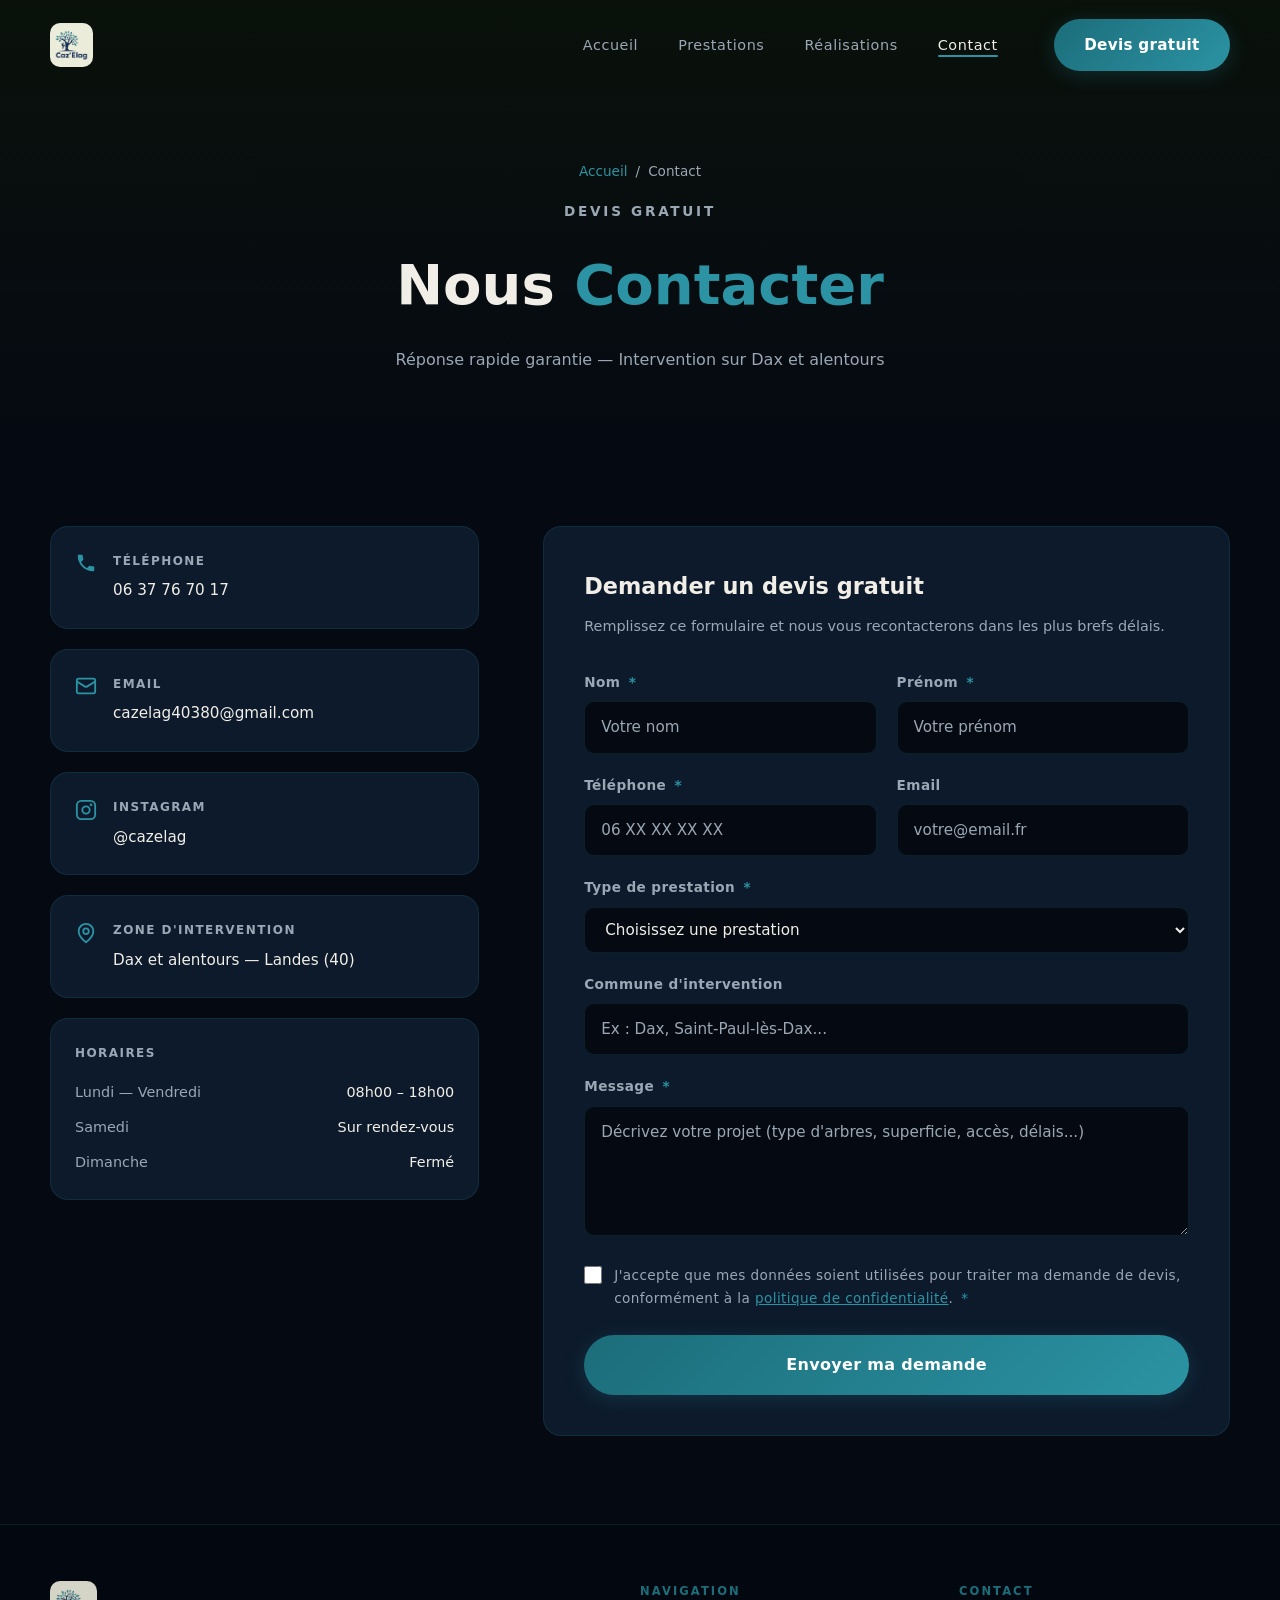
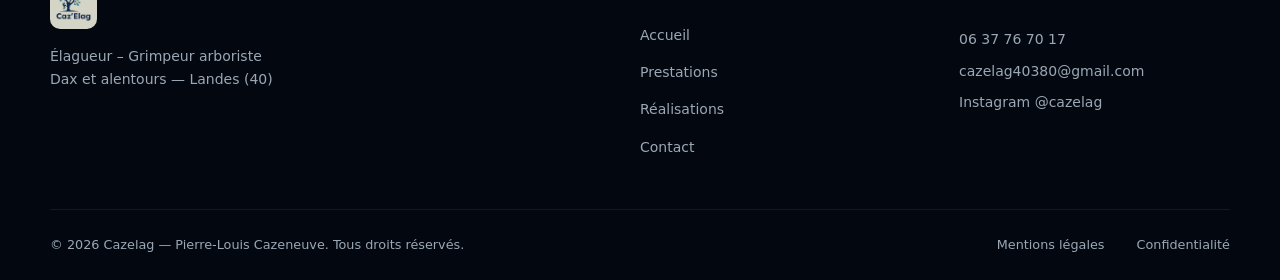
==== contact.html @ 1420a5d1 "Initial commit - Site Cazeneuve Espaces Verts" ====
<!DOCTYPE html>
<html lang="fr">
<head>
  <meta charset="UTF-8">
  <meta name="viewport" content="width=device-width, initial-scale=1.0">
  <meta name="description" content="Contactez Cazelag pour un devis gratuit d'élagage, débardage ou travaux forestiers à Dax et alentours. Tél : 06 37 76 70 17.">
  <meta name="robots" content="index, follow">
  <title>Contact & Devis | Cazelag — Élagueur à Dax, Landes (40)</title>
  <link rel="canonical" href="https://www.cazelag.fr/contact.html">
  <link rel="icon" type="image/x-icon" href="/images/icons/favicon.ico">
  <link rel="stylesheet" href="css/reset.css">
  <link rel="stylesheet" href="css/style.css?v=4">
  <style>
    .page-hero {
      padding: 10rem 0 4rem;
      text-align: center;
      background: linear-gradient(to bottom, rgba(10,18,10,.9), var(--color-bg));
    }
    .page-hero__label { font-size:.85rem; font-weight:700; letter-spacing:.2em; text-transform:uppercase; color:var(--color-accent); margin-bottom:.75rem; }
    .page-hero h1 { font-size: clamp(2rem, 5vw, 3.5rem); font-weight: 800; }
    .page-hero p { color: var(--color-text-muted); margin-top: .75rem; }

    .breadcrumb { display:flex; align-items:center; gap:.5rem; font-size:.85rem; color:var(--color-text-muted); margin-bottom:1rem; }
    .breadcrumb a { color: var(--color-accent); }

    /* Contact layout */
    .contact-grid {
      display: grid;
      grid-template-columns: 1fr 1.6fr;
      gap: 4rem;
      align-items: start;
    }

    /* Info cards */
    .contact-info { display: flex; flex-direction: column; gap: 1.25rem; }
    .contact-card {
      background: var(--color-bg-card);
      border: 1px solid var(--color-border);
      border-radius: var(--radius-lg);
      padding: 1.5rem;
      display: flex;
      gap: 1rem;
      align-items: flex-start;
      transition: border-color var(--transition);
    }
    .contact-card:hover { border-color: var(--color-accent); }
    .contact-card a { color: var(--color-text); transition: color var(--transition); }
    .contact-card a:hover { color: var(--color-accent); }
    .contact-card__icon {
      color: var(--color-accent);
      flex-shrink: 0;
      margin-top: .1rem;
    }
    .contact-card__label {
      font-size: .75rem;
      font-weight: 700;
      letter-spacing: .12em;
      text-transform: uppercase;
      color: var(--color-text-muted);
      margin-bottom: .35rem;
    }
    .contact-card__value { font-size: .95rem; font-weight: 500; }

    /* Form */
    .contact-form {
      background: var(--color-bg-card);
      border: 1px solid var(--color-border);
      border-radius: var(--radius-lg);
      padding: 2.5rem;
    }
    .contact-form h2 {
      font-size: 1.4rem;
      font-weight: 700;
      margin-bottom: .5rem;
    }
    .contact-form p {
      color: var(--color-text-muted);
      font-size: .9rem;
      margin-bottom: 2rem;
    }

    .form-grid { display: grid; grid-template-columns: 1fr 1fr; gap: 1.25rem; }
    .form-group { display: flex; flex-direction: column; gap: .4rem; }
    .form-group--full { grid-column: 1 / -1; }

    label {
      font-size: .85rem;
      font-weight: 600;
      color: var(--color-text-muted);
      letter-spacing: .03em;
    }
    label .required { color: var(--color-accent); margin-left: .2rem; }

    input, select, textarea {
      background: var(--color-bg);
      border: 1px solid var(--color-border);
      border-radius: var(--radius-md);
      color: var(--color-text);
      padding: .75rem 1rem;
      font-size: .95rem;
      width: 100%;
      transition: border-color var(--transition), box-shadow var(--transition);
    }
    input:focus, select:focus, textarea:focus {
      outline: none;
      border-color: var(--color-accent);
      box-shadow: 0 0 0 3px rgba(108,200,50,.15);
    }
    input::placeholder, textarea::placeholder { color: var(--color-text-muted); }
    select option { background: var(--color-bg-card); }

    textarea { resize: vertical; min-height: 130px; }

    .form-consent {
      display: flex;
      align-items: flex-start;
      gap: .75rem;
      margin-top: .5rem;
    }
    .form-consent input[type="checkbox"] {
      width: 18px;
      height: 18px;
      flex-shrink: 0;
      margin-top: .15rem;
      accent-color: var(--color-accent);
      cursor: pointer;
    }
    .form-consent label {
      font-size: .85rem;
      color: var(--color-text-muted);
      font-weight: 400;
      cursor: pointer;
    }
    .form-consent a { color: var(--color-accent); text-decoration: underline; }

    .form-submit { margin-top: 1.5rem; width: 100%; justify-content: center; }

    .form-message {
      display: none;
      padding: 1rem 1.25rem;
      border-radius: var(--radius-md);
      font-size: .9rem;
      font-weight: 500;
      margin-top: 1rem;
    }
    .form-message--success {
      background: rgba(108,200,50,.12);
      border: 1px solid var(--color-accent);
      color: var(--color-accent);
    }
    .form-message--error {
      background: rgba(220,50,50,.12);
      border: 1px solid #dc3232;
      color: #ff6b6b;
    }

    /* Horaires */
    .horaires {
      background: var(--color-bg-card);
      border: 1px solid var(--color-border);
      border-radius: var(--radius-lg);
      padding: 1.5rem;
    }
    .horaires h3 {
      font-size: .75rem;
      font-weight: 700;
      letter-spacing: .12em;
      text-transform: uppercase;
      color: var(--color-text-muted);
      margin-bottom: 1rem;
    }
    .horaires ul { display: flex; flex-direction: column; gap: .6rem; }
    .horaires li {
      display: flex;
      justify-content: space-between;
      font-size: .9rem;
      color: var(--color-text-muted);
    }
    .horaires li span:last-child { color: var(--color-text); }

    /* Honeypot anti-spam */
    .hp-field { display: none !important; }

    @media (max-width: 900px) {
      .contact-grid { grid-template-columns: 1fr; gap: 2rem; }
      .form-grid { grid-template-columns: 1fr; }
    }
    @media (max-width: 500px) {
      .contact-form { padding: 1.5rem; }
    }
  </style>
</head>
<body>

  <header class="header" id="header">
    <nav class="nav container">
      <a href="index.html" class="nav__logo" aria-label="Cazelag - Accueil">
        <img src="images/icons/logo.jpg" alt="Cazelag" height="44">
      </a>
      <ul class="nav__menu" id="nav-menu" role="list">
        <li><a href="index.html" class="nav__link">Accueil</a></li>
        <li><a href="prestations.html" class="nav__link">Prestations</a></li>
        <li><a href="realisations.html" class="nav__link">Réalisations</a></li>
        <li><a href="contact.html" class="nav__link active">Contact</a></li>
      </ul>
      <a href="contact.html" class="btn btn--primary nav__cta">Devis gratuit</a>
      <button class="nav__burger" id="nav-burger" aria-label="Ouvrir le menu" aria-expanded="false" aria-controls="nav-menu">
        <span></span><span></span><span></span>
      </button>
    </nav>
  </header>

  <main>

    <section class="page-hero">
      <div class="container">
        <nav aria-label="Fil d'Ariane">
          <ol class="breadcrumb" style="justify-content:center;">
            <li><a href="index.html">Accueil</a></li>
            <li aria-hidden="true">/</li>
            <li><span aria-current="page">Contact</span></li>
          </ol>
        </nav>
        <p class="page-hero__label">Devis gratuit</p>
        <h1>Nous <span style="color:var(--color-accent)">Contacter</span></h1>
        <p>Réponse rapide garantie — Intervention sur Dax et alentours</p>
      </div>
    </section>

    <section class="section">
      <div class="container contact-grid">

        <!-- Infos + horaires -->
        <div>
          <div class="contact-info">
            <a href="tel:+33637767017" class="contact-card">
              <div class="contact-card__icon" aria-hidden="true">
                <svg width="22" height="22" viewBox="0 0 24 24" fill="currentColor"><path d="M6.6 10.8c1.4 2.8 3.8 5.1 6.6 6.6l2.2-2.2c.3-.3.7-.4 1-.2 1.1.4 2.3.6 3.6.6.6 0 1 .4 1 1V20c0 .6-.4 1-1 1-9.4 0-17-7.6-17-17 0-.6.4-1 1-1h3.5c.6 0 1 .4 1 1 0 1.3.2 2.5.6 3.6.1.3 0 .7-.2 1L6.6 10.8z"/></svg>
              </div>
              <div>
                <p class="contact-card__label">Téléphone</p>
                <p class="contact-card__value">06 37 76 70 17</p>
              </div>
            </a>

            <a href="mailto:cazelag40380@gmail.com" class="contact-card">
              <div class="contact-card__icon" aria-hidden="true">
                <svg width="22" height="22" viewBox="0 0 24 24" fill="none" stroke="currentColor" stroke-width="2"><rect x="2" y="4" width="20" height="16" rx="2"/><path d="m22 7-8.97 5.7a1.94 1.94 0 0 1-2.06 0L2 7"/></svg>
              </div>
              <div>
                <p class="contact-card__label">Email</p>
                <p class="contact-card__value">cazelag40380@gmail.com</p>
              </div>
            </a>

            <a href="https://www.instagram.com/cazelag/" target="_blank" rel="noopener noreferrer" class="contact-card">
              <div class="contact-card__icon" aria-hidden="true">
                <svg width="22" height="22" viewBox="0 0 24 24" fill="none" stroke="currentColor" stroke-width="2"><rect x="2" y="2" width="20" height="20" rx="5"/><circle cx="12" cy="12" r="4"/><circle cx="17.5" cy="6.5" r=".5" fill="currentColor"/></svg>
              </div>
              <div>
                <p class="contact-card__label">Instagram</p>
                <p class="contact-card__value">@cazelag</p>
              </div>
            </a>

            <div class="contact-card">
              <div class="contact-card__icon" aria-hidden="true">
                <svg width="22" height="22" viewBox="0 0 24 24" fill="none" stroke="currentColor" stroke-width="2"><path d="M20 10c0 6-8 12-8 12s-8-6-8-12a8 8 0 0 1 16 0Z"/><circle cx="12" cy="10" r="3"/></svg>
              </div>
              <div>
                <p class="contact-card__label">Zone d'intervention</p>
                <p class="contact-card__value">Dax et alentours — Landes (40)</p>
              </div>
            </div>
          </div>

          <div class="horaires" style="margin-top:1.25rem;">
            <h3>Horaires</h3>
            <ul role="list">
              <li><span>Lundi — Vendredi</span><span>08h00 – 18h00</span></li>
              <li><span>Samedi</span><span>Sur rendez-vous</span></li>
              <li><span>Dimanche</span><span>Fermé</span></li>
            </ul>
          </div>
        </div>

        <!-- Formulaire -->
        <div class="contact-form">
          <h2>Demander un devis gratuit</h2>
          <p>Remplissez ce formulaire et nous vous recontacterons dans les plus brefs délais.</p>

          <!--
            Action Formspree : remplacer YOUR_FORM_ID par l'ID obtenu sur formspree.io
            Alternative : Netlify Forms (ajouter data-netlify="true")
          -->
          <form
            id="contact-form"
            novalidate
          >
            <!-- Honeypot anti-spam -->
            <input type="text" name="_gotcha" class="hp-field" tabindex="-1" autocomplete="off">
            <input type="hidden" name="_subject" value="Nouvelle demande de devis — Cazelag">
            <input type="hidden" name="_language" value="fr">

            <div class="form-grid">
              <div class="form-group">
                <label for="nom">Nom <span class="required" aria-label="obligatoire">*</span></label>
                <input type="text" id="nom" name="nom" autocomplete="family-name" required placeholder="Votre nom">
              </div>
              <div class="form-group">
                <label for="prenom">Prénom <span class="required" aria-label="obligatoire">*</span></label>
                <input type="text" id="prenom" name="prenom" autocomplete="given-name" required placeholder="Votre prénom">
              </div>
              <div class="form-group">
                <label for="telephone">Téléphone <span class="required" aria-label="obligatoire">*</span></label>
                <input type="tel" id="telephone" name="telephone" autocomplete="tel" required placeholder="06 XX XX XX XX">
              </div>
              <div class="form-group">
                <label for="email">Email</label>
                <input type="email" id="email" name="email" autocomplete="email" placeholder="votre@email.fr">
              </div>
              <div class="form-group form-group--full">
                <label for="prestation">Type de prestation <span class="required" aria-label="obligatoire">*</span></label>
                <select id="prestation" name="prestation" required>
                  <option value="" disabled selected>Choisissez une prestation</option>
                  <option value="elagage">Élagage</option>
                  <option value="debardage">Débardage forestier</option>
                  <option value="travaux">Travaux forestiers</option>
                  <option value="agricole">Travaux agricoles</option>
                  <option value="autre">Autre</option>
                </select>
              </div>
              <div class="form-group form-group--full">
                <label for="commune">Commune d'intervention</label>
                <input type="text" id="commune" name="commune" placeholder="Ex : Dax, Saint-Paul-lès-Dax...">
              </div>
              <div class="form-group form-group--full">
                <label for="message">Message <span class="required" aria-label="obligatoire">*</span></label>
                <textarea id="message" name="message" required placeholder="Décrivez votre projet (type d'arbres, superficie, accès, délais...)"></textarea>
              </div>
              <div class="form-group form-group--full">
                <div class="form-consent">
                  <input type="checkbox" id="consent" name="consent" required>
                  <label for="consent">
                    J'accepte que mes données soient utilisées pour traiter ma demande de devis,
                    conformément à la <a href="politique-confidentialite.html">politique de confidentialité</a>. <span class="required" aria-label="obligatoire">*</span>
                  </label>
                </div>
              </div>
            </div>

            <button type="submit" class="btn btn--primary btn--lg form-submit">
              Envoyer ma demande
            </button>

            <div class="form-message form-message--success" id="form-success" role="alert">
              ✓ Votre message a bien été envoyé ! Nous vous recontacterons rapidement.
            </div>
            <div class="form-message form-message--error" id="form-error" role="alert">
              Une erreur est survenue. Veuillez réessayer ou nous appeler directement.
            </div>
          </form>
        </div>

      </div>
    </section>

  </main>

  <footer class="footer">
    <div class="container footer__grid">
      <div class="footer__brand">
        <img class="footer__logo-img" src="images/icons/logo.jpg" alt="Cazelag">
        <p>Élagueur – Grimpeur arboriste<br>Dax et alentours — Landes (40)</p>
      </div>
      <nav class="footer__links" aria-label="Navigation secondaire">
        <h3>Navigation</h3>
        <ul role="list">
          <li><a href="index.html">Accueil</a></li>
          <li><a href="prestations.html">Prestations</a></li>
          <li><a href="realisations.html">Réalisations</a></li>
          <li><a href="contact.html">Contact</a></li>
        </ul>
      </nav>
      <address class="footer__contact" style="font-style:normal;">
        <h3>Contact</h3>
        <a href="tel:+33637767017">06 37 76 70 17</a>
        <a href="mailto:cazelag40380@gmail.com">cazelag40380@gmail.com</a>
        <a href="https://www.instagram.com/cazelag/" target="_blank" rel="noopener noreferrer">Instagram @cazelag</a>
      </address>
    </div>
    <div class="container footer__bottom">
      <p>© <span id="year"></span> Cazelag — Pierre-Louis Cazeneuve. Tous droits réservés.</p>
      <div class="footer__legal">
        <a href="mentions-legales.html">Mentions légales</a>
        <a href="politique-confidentialite.html">Confidentialité</a>
      </div>
    </div>
  </footer>

  <div class="cookie-banner hidden" id="cookie-banner" role="dialog" aria-modal="true" aria-label="Consentement aux cookies">
    <p>Ce site utilise des cookies. <a href="politique-confidentialite.html">En savoir plus</a></p>
    <div class="cookie-banner__actions">
      <button class="btn btn--outline btn--sm" id="cookie-refuse">Refuser</button>
      <button class="btn btn--primary btn--sm" id="cookie-accept">Accepter</button>
    </div>
  </div>

  <script src="js/main.js"></script>
  <script src="js/brevo-contact.js"></script>
</body>
</html>
---- css/style.css ----
/* ===========================
   VARIABLES
=========================== */
:root {
  /* Palette Navy Bleu & Vert Sarcelle (Logo) */
  --navy-900:   #050a12;
  --navy-800:   #0a1421;
  --navy-700:   #0d1a2b;
  --navy-600:   #122338;
  --navy-500:   #19314c;

  --teal-500:   #1c6d7a;
  --teal-400:   #2b93a3;
  --teal-300:   #49b9cc;

  --color-bg:        var(--navy-900);
  --color-bg-alt:    var(--navy-800);
  --color-bg-card:   var(--navy-700);
  --color-border:    rgba(43, 147, 163, 0.15);
  --color-accent:    var(--teal-400);
  --color-accent-dark: var(--teal-500);

  --color-text:      #f0eee6;
  --color-text-muted: #9ba7b4;
  --color-white:     #ffffff;

  --font-sans: 'Segoe UI', system-ui, -apple-system, sans-serif;

  --radius-sm:  4px;
  --radius-md:  10px;
  --radius-lg:  18px;
  --radius-xl:  28px;

  --shadow-sm: 0 2px 12px rgba(0,0,0,.3);
  --shadow:    0 4px 32px rgba(0,0,0,.5);
  --shadow-lg: 0 8px 64px rgba(0,0,0,.7);
  --glow:      0 0 40px rgba(43, 147, 163, 0.15);

  --transition: 0.28s cubic-bezier(0.4, 0, 0.2, 1);

  --container:  1180px;
  --section-py: 5.5rem;
}

/* ===========================
   BASE
=========================== */
body {
  font-family: var(--font-sans);
  background-color: var(--color-bg);
  color: var(--color-text);
  font-size: 1rem;
  line-height: 1.75;
}

::selection {
  background: var(--teal-500);
  color: var(--navy-900);
}

.container {
  width: min(var(--container), 100% - 2.5rem);
  margin-inline: auto;
}

.section {
  padding-block: var(--section-py);
}

.section__title {
  font-size: clamp(1.9rem, 4vw, 2.9rem);
  font-weight: 800;
  letter-spacing: -0.03em;
  line-height: 1.15;
  margin-bottom: 1rem;
}

.section__title span { color: var(--color-accent); }

.section__subtitle {
  color: var(--color-text-muted);
  font-size: 1.05rem;
  margin-bottom: 3.5rem;
  max-width: 560px;
}

/* ===========================
   BUTTONS
=========================== */
.btn {
  display: inline-flex;
  align-items: center;
  gap: .6rem;
  padding: .8rem 1.9rem;
  border-radius: 100px;
  font-weight: 700;
  font-size: .95rem;
  letter-spacing: .02em;
  transition: all var(--transition);
  white-space: nowrap;
  position: relative;
  overflow: hidden;
}

.btn--primary {
  background: linear-gradient(135deg, var(--teal-500), var(--teal-400));
  color: var(--color-white);
  box-shadow: 0 4px 20px rgba(43, 147, 163, 0.22);
}
.btn--primary:hover {
  transform: translateY(-2px);
  box-shadow: 0 8px 32px rgba(43, 147, 163, 0.35);
  background: linear-gradient(135deg, var(--teal-400), var(--teal-300));
}

.btn--outline {
  border: 1.5px solid rgba(43, 147, 163, 0.35);
  color: var(--teal-400);
  background: rgba(43, 147, 163, 0.04);
}
.btn--outline:hover {
  border-color: var(--teal-400);
  background: rgba(43, 147, 163, 0.1);
  transform: translateY(-2px);
}

.btn--lg { padding: 1rem 2.4rem; font-size: 1rem; }
.btn--sm { padding: .5rem 1.2rem; font-size: .85rem; }

/* ===========================
   HEADER / NAV
=========================== */
.header {
  position: fixed;
  top: 0;
  width: 100%;
  z-index: 1000;
  padding: 1.2rem 0;
  transition: all var(--transition);
}

.header.scrolled {
  background: rgba(5, 12, 24, 0.9);
  backdrop-filter: blur(20px);
  -webkit-backdrop-filter: blur(20px);
  border-bottom: 1px solid var(--color-border);
  padding: .85rem 0;
}

.nav {
  display: flex;
  align-items: center;
  gap: 2rem;
}

.nav__logo {
  display: flex;
  align-items: center;
  flex-shrink: 0;
}

.nav__logo img {
  height: 44px;
  width: auto;
  object-fit: contain;
  border-radius: var(--radius-md);
  transition: opacity var(--transition);
}
.nav__logo img:hover { opacity: .85; }

.nav__menu {
  display: flex;
  gap: 2.5rem;
  margin-left: auto;
}

.nav__link {
  font-weight: 500;
  font-size: .9rem;
  letter-spacing: .04em;
  color: var(--color-text-muted);
  transition: color var(--transition);
  position: relative;
  padding-bottom: 2px;
}
.nav__link::after {
  content: '';
  position: absolute;
  bottom: -2px;
  left: 0;
  width: 0;
  height: 2px;
  background: var(--color-accent);
  border-radius: 2px;
  transition: width var(--transition);
}
.nav__link:hover,
.nav__link.active {
  color: var(--color-text);
}
.nav__link:hover::after,
.nav__link.active::after {
  width: 100%;
}

.nav__cta { margin-left: 1.5rem; }

.nav__burger {
  display: none;
  flex-direction: column;
  gap: 5px;
  padding: .5rem;
  margin-left: auto;
}
.nav__burger span {
  display: block;
  width: 22px;
  height: 2px;
  background: var(--color-text);
  transition: all var(--transition);
  border-radius: 2px;
}
.nav__burger.open span:nth-child(1) { transform: translateY(7px) rotate(45deg); }
.nav__burger.open span:nth-child(2) { opacity: 0; transform: scaleX(0); }
.nav__burger.open span:nth-child(3) { transform: translateY(-7px) rotate(-45deg); }

/* ===========================
   HERO
=========================== */
.hero {
  position: relative;
  min-height: 100vh;
  display: flex;
  align-items: center;
  overflow: hidden;
}

/* Fond avec dégradé + texture */
.hero::before {
  content: '';
  position: absolute;
  inset: 0;
  background:
    radial-gradient(ellipse 80% 60% at 20% 50%, rgba(30, 61, 114, 0.5) 0%, transparent 70%),
    radial-gradient(ellipse 50% 50% at 80% 20%, rgba(42, 181, 195, 0.12) 0%, transparent 60%),
    url('../images/hero/hero-bg.jpg') center/cover no-repeat;
  z-index: 0;
}
.hero::after {
  content: '';
  position: absolute;
  inset: 0;
  background: linear-gradient(
    to bottom,
    rgba(5, 12, 24, 0.5) 0%,
    rgba(5, 12, 24, 0.2) 40%,
    rgba(5, 12, 24, 0.85) 100%
  );
  z-index: 0;
}

.hero__content {
  position: relative;
  z-index: 1;
  padding-top: 7rem;
  padding-bottom: 4rem;
  max-width: 700px;
}

.hero__eyebrow {
  display: inline-flex;
  align-items: center;
  gap: .6rem;
  font-size: .8rem;
  font-weight: 700;
  letter-spacing: .2em;
  text-transform: uppercase;
  color: var(--teal-400);
  border: 1px solid rgba(43, 147, 163, 0.3);
  border-radius: 100px;
  padding: .4rem 1rem;
  margin-bottom: 1.5rem;
  backdrop-filter: blur(8px);
  background: rgba(43, 147, 163, 0.08);
}
.hero__eyebrow span {
  width: 6px;
  height: 6px;
  background: var(--teal-400);
  border-radius: 50%;
  animation: pulse 2s ease-in-out infinite;
}
@keyframes pulse {
  0%, 100% { opacity: 1; transform: scale(1); }
  50% { opacity: .5; transform: scale(1.3); }
}

.hero__logo {
  width: 200px;
  height: auto;
  margin-bottom: 1.5rem;
  border-radius: var(--radius-lg);
  display: block;
}

.hero__title {
  font-size: clamp(3rem, 9vw, 6.5rem);
  font-weight: 900;
  letter-spacing: -0.04em;
  line-height: 1;
  color: var(--color-white);
  margin-bottom: .5rem;
}
.hero__title .accent { color: var(--teal-400); }

.hero__subtitle-text {
  font-size: clamp(1rem, 2.5vw, 1.3rem);
  color: var(--color-text-muted);
  margin-bottom: 2.5rem;
  font-weight: 400;
}

.hero__actions {
  display: flex;
  flex-wrap: wrap;
  gap: 1rem;
  margin-bottom: 2.5rem;
}

.hero__phone {
  display: inline-flex;
  align-items: center;
  gap: .6rem;
  color: var(--color-text-muted);
  font-size: .9rem;
  transition: color var(--transition);
}
.hero__phone svg { color: var(--teal-400); }
.hero__phone:hover { color: var(--teal-400); }

/* Stats hero */
.hero__stats {
  display: flex;
  gap: 2.5rem;
  margin-top: 3rem;
  padding-top: 2rem;
  border-top: 1px solid var(--color-border);
}
.hero__stat-value {
  font-size: 1.8rem;
  font-weight: 800;
  color: var(--color-white);
  letter-spacing: -0.03em;
}
.hero__stat-label {
  font-size: .8rem;
  color: var(--color-text-muted);
  margin-top: .1rem;
}

.hero__scroll {
  position: absolute;
  bottom: 2rem;
  right: 3rem;
  z-index: 1;
  display: flex;
  flex-direction: column;
  align-items: center;
  gap: .5rem;
  color: var(--color-text-muted);
  font-size: .7rem;
  letter-spacing: .15em;
  text-transform: uppercase;
  writing-mode: vertical-rl;
}
.hero__scroll::after {
  content: '';
  display: block;
  width: 1px;
  height: 50px;
  background: linear-gradient(to bottom, var(--teal-400), transparent);
  animation: scrollLine 1.8s ease-in-out infinite;
}
@keyframes scrollLine {
  0% { transform: scaleY(0); transform-origin: top; opacity: 1; }
  100% { transform: scaleY(1); transform-origin: top; opacity: 0; }
}

/* ===========================
   SERVICES
=========================== */
.services { background: var(--color-bg-alt); }

.services__grid {
  display: grid;
  grid-template-columns: repeat(2, 1fr);
  gap: 1.5rem;
}

.service-card {
  background: var(--color-bg-card);
  border: 1px solid var(--color-border);
  border-radius: var(--radius-lg);
  padding: 2.25rem;
  transition: all var(--transition);
  position: relative;
  overflow: hidden;
  cursor: default;
}
.service-card::before {
  content: '';
  position: absolute;
  top: 0;
  left: 0;
  right: 0;
  height: 2px;
  background: linear-gradient(90deg, transparent, var(--teal-500), transparent);
  opacity: 0;
  transition: opacity var(--transition);
}
.service-card::after {
  content: '';
  position: absolute;
  bottom: 0;
  right: 0;
  width: 120px;
  height: 120px;
  background: radial-gradient(circle, rgba(43, 147, 163, 0.08) 0%, transparent 70%);
  border-radius: 50%;
  transition: all var(--transition);
}
.service-card:hover {
  border-color: rgba(43, 147, 163, 0.3);
  transform: translateY(-6px);
  box-shadow: var(--shadow), var(--glow);
}
.service-card:hover::before { opacity: 1; }
.service-card--featured {
  border-color: rgba(43, 147, 163, 0.25);
  background: linear-gradient(145deg, var(--navy-600), var(--navy-700));
}
.service-card--featured::before { opacity: 1; }

.service-card__number {
  font-size: .75rem;
  font-weight: 700;
  letter-spacing: .2em;
  color: var(--teal-500);
  margin-bottom: 1.25rem;
  opacity: .7;
}

.service-card__icon {
  color: var(--color-accent);
  margin-bottom: 1.25rem;
  width: 48px;
  height: 48px;
  background: rgba(190, 149, 72, 0.07);
  border-radius: var(--radius-md);
  display: flex;
  align-items: center;
  justify-content: center;
  transition: background var(--transition);
}
.service-card:hover .service-card__icon {
  background: rgba(190, 149, 72, 0.1);
}

.service-card__title {
  font-size: 1.2rem;
  font-weight: 700;
  margin-bottom: .75rem;
  color: var(--color-text);
  letter-spacing: -0.01em;
}

.service-card__desc {
  color: var(--color-text-muted);
  font-size: .9rem;
  line-height: 1.7;
  margin-bottom: 1.75rem;
}

.service-card__link {
  color: var(--teal-400);
  font-weight: 600;
  font-size: .875rem;
  display: inline-flex;
  align-items: center;
  gap: .4rem;
  transition: gap var(--transition);
}
.service-card__link:hover { gap: .8rem; }

/* ===========================
   ABOUT
=========================== */
.about__grid {
  display: grid;
  grid-template-columns: 1fr 1fr;
  gap: 5rem;
  align-items: center;
}

.about__image-wrap {
  position: relative;
}
.about__image-wrap::before {
  content: '';
  position: absolute;
  inset: -2px;
  border-radius: calc(var(--radius-xl) + 2px);
  background: linear-gradient(135deg, var(--teal-500), transparent, var(--navy-600));
  z-index: 0;
  opacity: .5;
}
.about__image {
  position: relative;
  z-index: 1;
  width: 100%;
  height: 560px;
  object-fit: cover;
  border-radius: var(--radius-xl);
  box-shadow: var(--shadow-lg);
  display: block;
}

/* Badge flottant */
.about__badge {
  position: absolute;
  bottom: 2rem;
  right: -1.5rem;
  background: var(--color-bg-card);
  border: 1px solid var(--color-border);
  border-radius: var(--radius-lg);
  padding: 1rem 1.5rem;
  z-index: 2;
  box-shadow: var(--shadow);
  backdrop-filter: blur(12px);
}
.about__badge-value {
  font-size: 1.5rem;
  font-weight: 800;
  color: var(--teal-400);
  line-height: 1;
}
.about__badge-label {
  font-size: .75rem;
  color: var(--color-text-muted);
  margin-top: .25rem;
}

.about__content .section__title { margin-bottom: 1.5rem; }
.about__content p {
  color: var(--color-text-muted);
  margin-bottom: 1rem;
  font-size: .95rem;
}

.about__list {
  display: flex;
  flex-direction: column;
  gap: .75rem;
  margin: 2rem 0 2.5rem;
}
.about__list li {
  display: flex;
  align-items: center;
  gap: .9rem;
  font-size: .95rem;
}
.about__list li::before {
  content: '';
  width: 18px;
  height: 18px;
  background: rgba(190, 149, 72, 0.1);
  border: 1.5px solid var(--teal-400);
  border-radius: 50%;
  flex-shrink: 0;
  background-image: url("data:image/svg+xml,%3Csvg xmlns='http://www.w3.org/2000/svg' viewBox='0 0 10 8' fill='none'%3E%3Cpath d='M1 4l2.5 2.5L9 1' stroke='%23be9548' stroke-width='1.5' stroke-linecap='round' stroke-linejoin='round'/%3E%3C/svg%3E");
  background-repeat: no-repeat;
  background-position: center;
  background-size: 10px;
}

/* ===========================
   ZONE
=========================== */
.zone {
  background: var(--color-bg-alt);
  text-align: center;
}
.zone .section__subtitle { margin-inline: auto; }
.zone__content {
  max-width: 580px;
  margin: 0 auto;
}
.zone__content p {
  color: var(--color-text-muted);
  margin-bottom: 2rem;
}

/* ===========================
   CTA
=========================== */
.cta {
  position: relative;
  overflow: hidden;
  background: linear-gradient(135deg, var(--navy-700) 0%, var(--navy-600) 100%);
  text-align: center;
}
.cta::before {
  content: '';
  position: absolute;
  top: -50%;
  left: 50%;
  transform: translateX(-50%);
  width: 600px;
  height: 600px;
  background: radial-gradient(circle, rgba(190, 149, 72, 0.07) 0%, transparent 70%);
  pointer-events: none;
}
.cta__content { position: relative; z-index: 1; }
.cta__content h2 {
  font-size: clamp(1.6rem, 3.5vw, 2.4rem);
  font-weight: 800;
  margin-bottom: .75rem;
  letter-spacing: -0.02em;
}
.cta__content p {
  color: rgba(238, 243, 248, 0.7);
  margin-bottom: 2.5rem;
  font-size: 1.05rem;
}
.cta__actions {
  display: flex;
  justify-content: center;
  flex-wrap: wrap;
  gap: 1rem;
}

/* ===========================
   FOOTER
=========================== */
.footer {
  background: #030810;
  border-top: 1px solid var(--color-border);
  padding-top: 3.5rem;
}

.footer__grid {
  display: grid;
  grid-template-columns: 2fr 1fr 1fr;
  gap: 3rem;
  padding-bottom: 3rem;
  border-bottom: 1px solid var(--color-border);
}

.footer__logo-img {
  height: 48px;
  width: auto;
  margin-bottom: 1rem;
  border-radius: var(--radius-md);
  opacity: .9;
}
.footer__brand p {
  color: var(--color-text-muted);
  font-size: .875rem;
  line-height: 1.6;
}

.footer__links h3,
.footer__contact h3 {
  font-size: .72rem;
  font-weight: 700;
  letter-spacing: .18em;
  text-transform: uppercase;
  color: var(--teal-500);
  margin-bottom: 1.25rem;
}
.footer__links ul {
  display: flex;
  flex-direction: column;
  gap: .6rem;
}
.footer__links a,
.footer__contact a {
  color: var(--color-text-muted);
  font-size: .875rem;
  transition: color var(--transition);
  display: block;
  padding: .1rem 0;
}
.footer__links a:hover,
.footer__contact a:hover { color: var(--teal-400); }

.footer__contact {
  display: flex;
  flex-direction: column;
  gap: .25rem;
}

.footer__bottom {
  display: flex;
  justify-content: space-between;
  align-items: center;
  flex-wrap: wrap;
  gap: 1rem;
  padding: 1.5rem 0;
}
.footer__bottom p {
  color: var(--color-text-muted);
  font-size: .8rem;
}
.footer__legal {
  display: flex;
  gap: 2rem;
}
.footer__legal a {
  color: var(--color-text-muted);
  font-size: .8rem;
  transition: color var(--transition);
}
.footer__legal a:hover { color: var(--teal-400); }

/* ===========================
   COOKIE BANNER
=========================== */
.cookie-banner {
  position: fixed;
  bottom: 1.5rem;
  left: 1.5rem;
  max-width: 460px;
  background: var(--color-bg-card);
  border: 1px solid var(--color-border);
  border-radius: var(--radius-lg);
  padding: 1.25rem 1.5rem;
  display: flex;
  align-items: center;
  gap: 1.5rem;
  box-shadow: var(--shadow-lg);
  z-index: 9999;
  backdrop-filter: blur(16px);
  transition: opacity var(--transition), transform var(--transition);
}
.cookie-banner.hidden {
  opacity: 0;
  pointer-events: none;
  transform: translateY(8px);
}
.cookie-banner p {
  font-size: .875rem;
  color: var(--color-text-muted);
  flex: 1;
}
.cookie-banner p a { color: var(--teal-400); text-decoration: underline; }
.cookie-banner__actions {
  display: flex;
  gap: .75rem;
  flex-shrink: 0;
}

/* ===========================
   RESPONSIVE
=========================== */
@media (max-width: 1024px) {
  .services__grid { grid-template-columns: 1fr 1fr; }
}

@media (max-width: 900px) {
  .nav__menu, .nav__cta { display: none; }
  .nav__burger { display: flex; }

  .nav__menu.open {
    display: flex;
    flex-direction: column;
    position: fixed;
    inset: 0;
    background: rgba(5, 12, 24, 0.98);
    backdrop-filter: blur(20px);
    align-items: center;
    justify-content: center;
    gap: 2.5rem;
    z-index: 999;
  }
  .nav__menu.open .nav__link {
    font-size: 1.6rem;
    font-weight: 700;
    color: var(--color-text);
  }
  .nav__menu.open .nav__link::after { display: none; }
  .nav__burger { z-index: 1000; }

  .about__grid { grid-template-columns: 1fr; gap: 2.5rem; }
  .about__image { height: 380px; }
  .about__badge { right: 1rem; }

  .hero__stats { gap: 1.5rem; }
  .hero__scroll { display: none; }

  .footer__grid { grid-template-columns: 1fr 1fr; }
  .footer__brand { grid-column: 1 / -1; }
}

@media (max-width: 640px) {
  :root { --section-py: 3.5rem; }

  .services__grid { grid-template-columns: 1fr; }

  .hero__title { letter-spacing: -0.03em; }
  .hero__actions { flex-direction: column; }
  .hero__actions .btn { justify-content: center; }
  .hero__stats { flex-wrap: wrap; gap: 1.25rem; }

  .footer__grid { grid-template-columns: 1fr; }
  .footer__bottom { flex-direction: column; text-align: center; }
  .footer__legal { justify-content: center; }

  .cookie-banner { flex-direction: column; gap: .75rem; bottom: 0; left: 0; right: 0; max-width: 100%; border-radius: var(--radius-lg) var(--radius-lg) 0 0; }
  .cookie-banner__actions { width: 100%; justify-content: flex-end; }
}
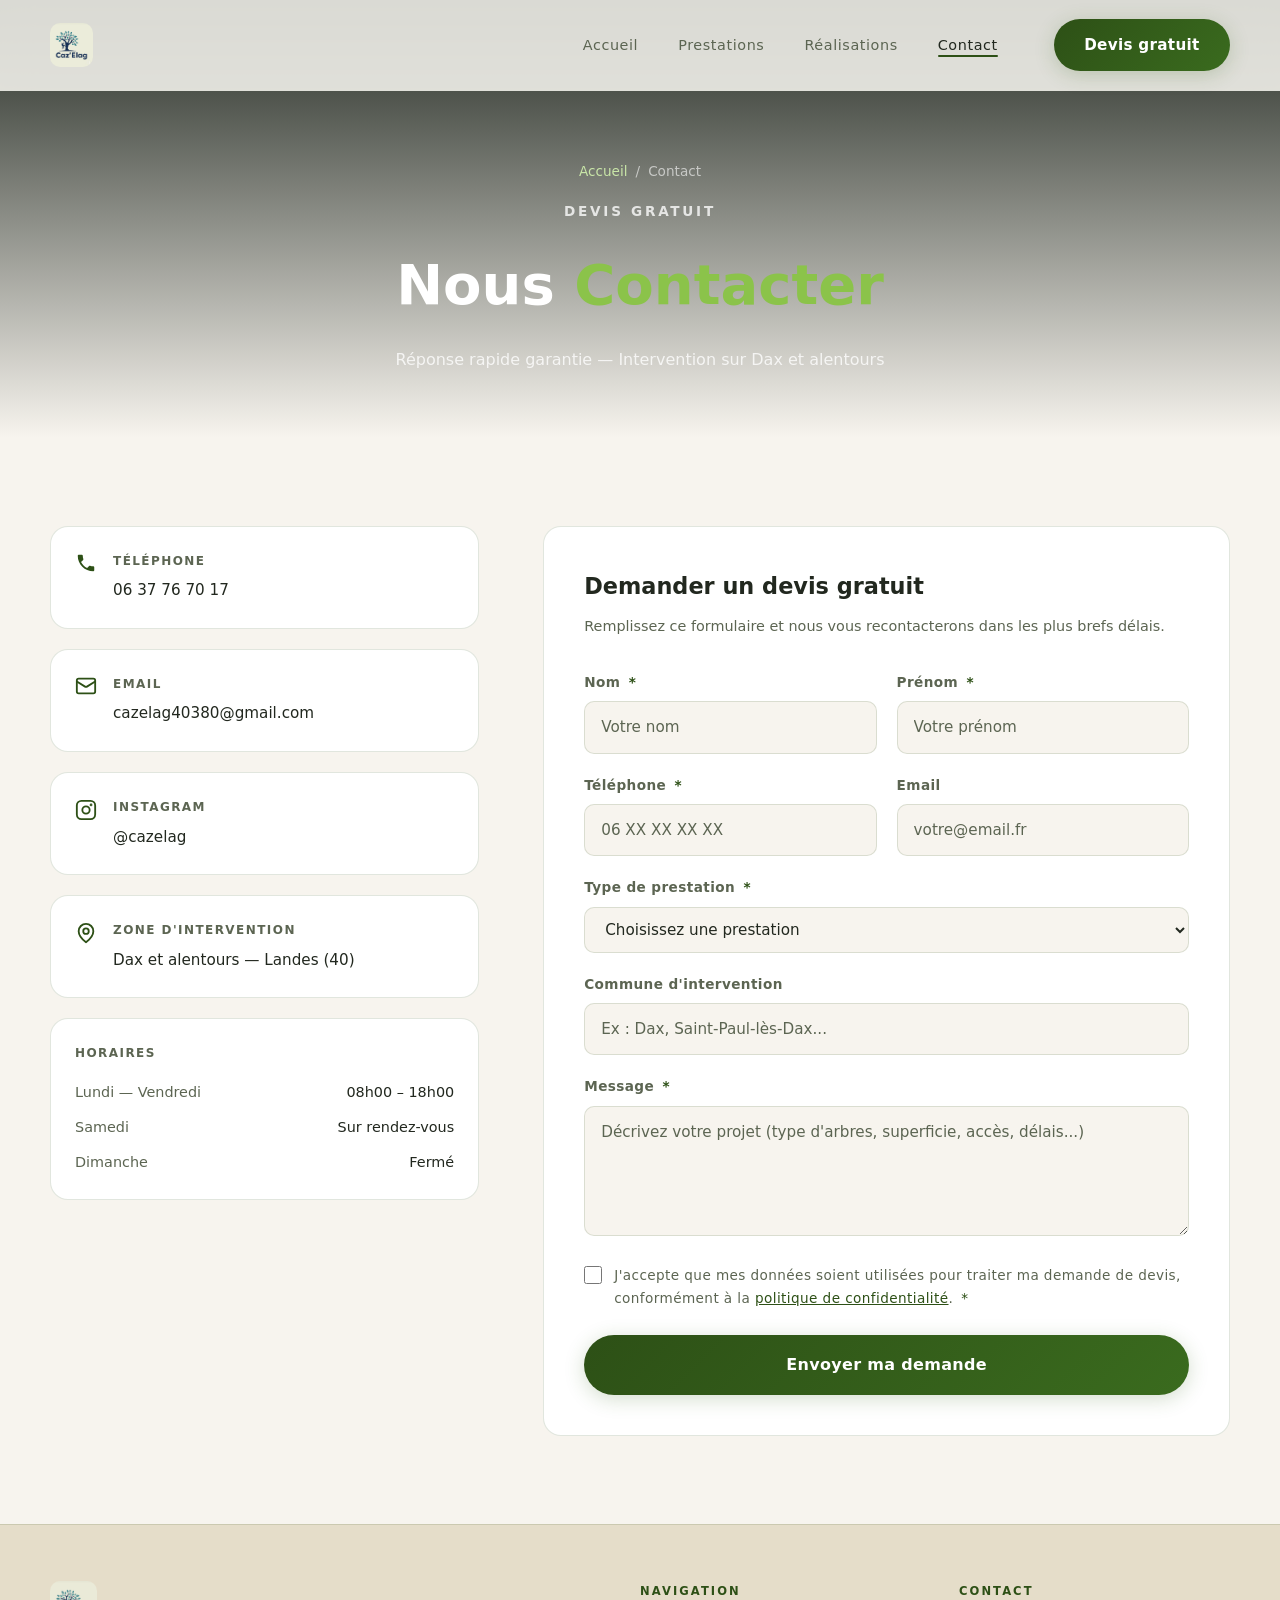
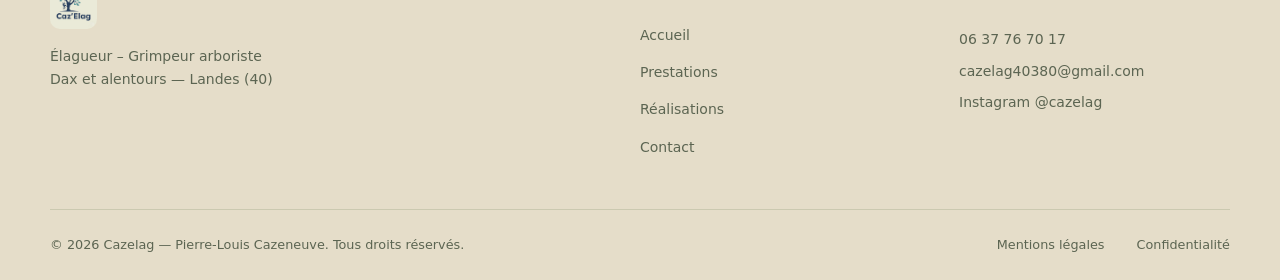
==== commit 61183132: "Refonte visuelle Forêt & Nature + réparation du formulaire de contact - Nouvelle palette (crème/vert" ====
--- a/contact.html
+++ b/contact.html
@@ -6,7 +6,27 @@
   <meta name="description" content="Contactez Cazelag pour un devis gratuit d'élagage, débardage ou travaux forestiers à Dax et alentours. Tél : 06 37 76 70 17.">
   <meta name="robots" content="index, follow">
   <title>Contact & Devis | Cazelag — Élagueur à Dax, Landes (40)</title>
-  <link rel="canonical" href="https://www.cazelag.fr/contact.html">
+  <link rel="canonical" href="https://site-elagueur.vercel.app/contact.html">
+  <meta property="og:title" content="Contact &amp; Devis | Cazelag — Élagueur à Dax">
+  <meta property="og:description" content="Contactez Cazelag pour un devis gratuit d'élagage, débardage ou travaux forestiers à Dax et alentours. Tél : 06 37 76 70 17.">
+  <meta property="og:type" content="website">
+  <meta property="og:url" content="https://site-elagueur.vercel.app/contact.html">
+  <meta property="og:image" content="https://site-elagueur.vercel.app/images/hero/pierre-louis.jpg">
+  <meta property="og:locale" content="fr_FR">
+  <meta name="twitter:card" content="summary_large_image">
+  <meta name="twitter:title" content="Contact &amp; Devis | Cazelag — Élagueur à Dax">
+  <meta name="twitter:description" content="Contactez Cazelag pour un devis gratuit d'élagage, débardage ou travaux forestiers à Dax et alentours. Tél : 06 37 76 70 17.">
+  <meta name="twitter:url" content="https://site-elagueur.vercel.app/contact.html">
+  <meta name="twitter:image" content="https://site-elagueur.vercel.app/images/hero/pierre-louis.jpg">
+  <script type="application/ld+json">
+  {
+    "@context": "https://schema.org",
+    "@type": "WebPage",
+    "url": "https://site-elagueur.vercel.app/contact.html",
+    "name": "Contact & Devis | Cazelag",
+    "description": "Contactez Cazelag pour un devis gratuit d'élagage, débardage ou travaux forestiers à Dax et alentours."
+  }
+  </script>
   <link rel="icon" type="image/x-icon" href="/images/icons/favicon.ico">
   <link rel="stylesheet" href="css/reset.css">
   <link rel="stylesheet" href="css/style.css?v=4">
@@ -16,12 +36,12 @@
       text-align: center;
       background: linear-gradient(to bottom, rgba(10,18,10,.9), var(--color-bg));
     }
-    .page-hero__label { font-size:.85rem; font-weight:700; letter-spacing:.2em; text-transform:uppercase; color:var(--color-accent); margin-bottom:.75rem; }
-    .page-hero h1 { font-size: clamp(2rem, 5vw, 3.5rem); font-weight: 800; }
-    .page-hero p { color: var(--color-text-muted); margin-top: .75rem; }
-
-    .breadcrumb { display:flex; align-items:center; gap:.5rem; font-size:.85rem; color:var(--color-text-muted); margin-bottom:1rem; }
-    .breadcrumb a { color: var(--color-accent); }
+    .page-hero__label { font-size:.85rem; font-weight:700; letter-spacing:.2em; text-transform:uppercase; color:#8bc34a; margin-bottom:.75rem; }
+    .page-hero h1 { font-size: clamp(2rem, 5vw, 3.5rem); font-weight: 800; color: #fff; }
+    .page-hero p { color: rgba(255, 255, 255, .78); margin-top: .75rem; }
+
+    .breadcrumb { display:flex; align-items:center; gap:.5rem; font-size:.85rem; color:rgba(255, 255, 255, .6); margin-bottom:1rem; }
+    .breadcrumb a { color: #c9e6a8; }
 
     /* Contact layout */
     .contact-grid {
@@ -222,7 +242,7 @@
           </ol>
         </nav>
         <p class="page-hero__label">Devis gratuit</p>
-        <h1>Nous <span style="color:var(--color-accent)">Contacter</span></h1>
+        <h1>Nous <span style="color:#8bc34a">Contacter</span></h1>
         <p>Réponse rapide garantie — Intervention sur Dax et alentours</p>
       </div>
     </section>
@@ -407,6 +427,6 @@
   </div>
 
   <script src="js/main.js"></script>
-  <script src="js/brevo-contact.js"></script>
+  <script src="js/contact.js"></script>
 </body>
 </html>
--- a/css/style.css
+++ b/css/style.css
@@ -2,26 +2,29 @@
    VARIABLES
 =========================== */
 :root {
-  /* Palette Navy Bleu & Vert Sarcelle (Logo) */
-  --navy-900:   #050a12;
-  --navy-800:   #0a1421;
-  --navy-700:   #0d1a2b;
-  --navy-600:   #122338;
-  --navy-500:   #19314c;
-
-  --teal-500:   #1c6d7a;
-  --teal-400:   #2b93a3;
-  --teal-300:   #49b9cc;
-
-  --color-bg:        var(--navy-900);
-  --color-bg-alt:    var(--navy-800);
-  --color-bg-card:   var(--navy-700);
-  --color-border:    rgba(43, 147, 163, 0.15);
-  --color-accent:    var(--teal-400);
-  --color-accent-dark: var(--teal-500);
-
-  --color-text:      #f0eee6;
-  --color-text-muted: #9ba7b4;
+  /* Palette Forêt & Nature */
+  --cream-100:  #fbf9f4;
+  --cream-200:  #f7f4ee;
+  --cream-300:  #efe9dc;
+  --cream-400:  #e5ddc9;
+
+  --forest-900: #22281f;
+  --forest-700: #2d5016;
+  --forest-600: #3a6b1e;
+  --forest-500: #4a7c23;
+
+  --wood-600:   #6b4c2a;
+  --wood-400:   #a9814f;
+
+  --color-bg:        var(--cream-200);
+  --color-bg-alt:    var(--cream-300);
+  --color-bg-card:   #ffffff;
+  --color-border:    rgba(45, 80, 22, 0.14);
+  --color-accent:    var(--forest-700);
+  --color-accent-dark: var(--forest-900);
+
+  --color-text:      var(--forest-900);
+  --color-text-muted: #5c6552;
   --color-white:     #ffffff;
 
   --font-sans: 'Segoe UI', system-ui, -apple-system, sans-serif;
@@ -31,10 +34,10 @@
   --radius-lg:  18px;
   --radius-xl:  28px;
 
-  --shadow-sm: 0 2px 12px rgba(0,0,0,.3);
-  --shadow:    0 4px 32px rgba(0,0,0,.5);
-  --shadow-lg: 0 8px 64px rgba(0,0,0,.7);
-  --glow:      0 0 40px rgba(43, 147, 163, 0.15);
+  --shadow-sm: 0 2px 12px rgba(34, 40, 31, .07);
+  --shadow:    0 4px 28px rgba(34, 40, 31, .10);
+  --shadow-lg: 0 10px 48px rgba(34, 40, 31, .14);
+  --glow:      0 0 40px rgba(45, 80, 22, 0.12);
 
   --transition: 0.28s cubic-bezier(0.4, 0, 0.2, 1);
 
@@ -54,8 +57,8 @@
 }
 
 ::selection {
-  background: var(--teal-500);
-  color: var(--navy-900);
+  background: var(--forest-700);
+  color: var(--cream-100);
 }
 
 .container {
@@ -103,24 +106,24 @@
 }
 
 .btn--primary {
-  background: linear-gradient(135deg, var(--teal-500), var(--teal-400));
+  background: linear-gradient(135deg, var(--forest-700), var(--forest-600));
   color: var(--color-white);
-  box-shadow: 0 4px 20px rgba(43, 147, 163, 0.22);
+  box-shadow: 0 4px 20px rgba(58, 107, 30, 0.22);
 }
 .btn--primary:hover {
   transform: translateY(-2px);
-  box-shadow: 0 8px 32px rgba(43, 147, 163, 0.35);
-  background: linear-gradient(135deg, var(--teal-400), var(--teal-300));
+  box-shadow: 0 8px 32px rgba(58, 107, 30, 0.35);
+  background: linear-gradient(135deg, var(--forest-600), var(--forest-500));
 }
 
 .btn--outline {
-  border: 1.5px solid rgba(43, 147, 163, 0.35);
-  color: var(--teal-400);
-  background: rgba(43, 147, 163, 0.04);
+  border: 1.5px solid rgba(58, 107, 30, 0.35);
+  color: var(--forest-600);
+  background: rgba(58, 107, 30, 0.04);
 }
 .btn--outline:hover {
-  border-color: var(--teal-400);
-  background: rgba(43, 147, 163, 0.1);
+  border-color: var(--forest-600);
+  background: rgba(58, 107, 30, 0.1);
   transform: translateY(-2px);
 }
 
@@ -136,14 +139,18 @@
   width: 100%;
   z-index: 1000;
   padding: 1.2rem 0;
+  background: rgba(251, 249, 244, 0.85);
+  backdrop-filter: blur(16px);
+  -webkit-backdrop-filter: blur(16px);
   transition: all var(--transition);
 }
 
 .header.scrolled {
-  background: rgba(5, 12, 24, 0.9);
+  background: rgba(251, 249, 244, 0.96);
   backdrop-filter: blur(20px);
   -webkit-backdrop-filter: blur(20px);
   border-bottom: 1px solid var(--color-border);
+  box-shadow: var(--shadow-sm);
   padding: .85rem 0;
 }
 
@@ -241,8 +248,8 @@
   position: absolute;
   inset: 0;
   background:
-    radial-gradient(ellipse 80% 60% at 20% 50%, rgba(30, 61, 114, 0.5) 0%, transparent 70%),
-    radial-gradient(ellipse 50% 50% at 80% 20%, rgba(42, 181, 195, 0.12) 0%, transparent 60%),
+    radial-gradient(ellipse 80% 60% at 20% 50%, rgba(45, 80, 22, 0.5) 0%, transparent 70%),
+    radial-gradient(ellipse 50% 50% at 80% 20%, rgba(74, 124, 35, 0.12) 0%, transparent 60%),
     url('../images/hero/hero-bg.jpg') center/cover no-repeat;
   z-index: 0;
 }
@@ -252,9 +259,9 @@
   inset: 0;
   background: linear-gradient(
     to bottom,
-    rgba(5, 12, 24, 0.5) 0%,
-    rgba(5, 12, 24, 0.2) 40%,
-    rgba(5, 12, 24, 0.85) 100%
+    rgba(20, 26, 16, 0.5) 0%,
+    rgba(20, 26, 16, 0.2) 40%,
+    rgba(20, 26, 16, 0.85) 100%
   );
   z-index: 0;
 }
@@ -275,18 +282,18 @@
   font-weight: 700;
   letter-spacing: .2em;
   text-transform: uppercase;
-  color: var(--teal-400);
-  border: 1px solid rgba(43, 147, 163, 0.3);
+  color: #c9e6a8;
+  border: 1px solid rgba(255, 255, 255, 0.28);
   border-radius: 100px;
   padding: .4rem 1rem;
   margin-bottom: 1.5rem;
   backdrop-filter: blur(8px);
-  background: rgba(43, 147, 163, 0.08);
+  background: rgba(255, 255, 255, 0.08);
 }
 .hero__eyebrow span {
   width: 6px;
   height: 6px;
-  background: var(--teal-400);
+  background: #c9e6a8;
   border-radius: 50%;
   animation: pulse 2s ease-in-out infinite;
 }
@@ -311,11 +318,11 @@
   color: var(--color-white);
   margin-bottom: .5rem;
 }
-.hero__title .accent { color: var(--teal-400); }
+.hero__title .accent { color: #8bc34a; }
 
 .hero__subtitle-text {
   font-size: clamp(1rem, 2.5vw, 1.3rem);
-  color: var(--color-text-muted);
+  color: rgba(255, 255, 255, 0.78);
   margin-bottom: 2.5rem;
   font-weight: 400;
 }
@@ -331,12 +338,12 @@
   display: inline-flex;
   align-items: center;
   gap: .6rem;
-  color: var(--color-text-muted);
+  color: rgba(255, 255, 255, 0.75);
   font-size: .9rem;
   transition: color var(--transition);
 }
-.hero__phone svg { color: var(--teal-400); }
-.hero__phone:hover { color: var(--teal-400); }
+.hero__phone svg { color: #8bc34a; }
+.hero__phone:hover { color: #8bc34a; }
 
 /* Stats hero */
 .hero__stats {
@@ -344,7 +351,7 @@
   gap: 2.5rem;
   margin-top: 3rem;
   padding-top: 2rem;
-  border-top: 1px solid var(--color-border);
+  border-top: 1px solid rgba(255, 255, 255, 0.18);
 }
 .hero__stat-value {
   font-size: 1.8rem;
@@ -354,7 +361,7 @@
 }
 .hero__stat-label {
   font-size: .8rem;
-  color: var(--color-text-muted);
+  color: rgba(255, 255, 255, 0.65);
   margin-top: .1rem;
 }
 
@@ -367,7 +374,7 @@
   flex-direction: column;
   align-items: center;
   gap: .5rem;
-  color: var(--color-text-muted);
+  color: rgba(255, 255, 255, 0.6);
   font-size: .7rem;
   letter-spacing: .15em;
   text-transform: uppercase;
@@ -378,7 +385,7 @@
   display: block;
   width: 1px;
   height: 50px;
-  background: linear-gradient(to bottom, var(--teal-400), transparent);
+  background: linear-gradient(to bottom, rgba(255, 255, 255, 0.7), transparent);
   animation: scrollLine 1.8s ease-in-out infinite;
 }
 @keyframes scrollLine {
@@ -414,7 +421,7 @@
   left: 0;
   right: 0;
   height: 2px;
-  background: linear-gradient(90deg, transparent, var(--teal-500), transparent);
+  background: linear-gradient(90deg, transparent, var(--forest-700), transparent);
   opacity: 0;
   transition: opacity var(--transition);
 }
@@ -425,27 +432,32 @@
   right: 0;
   width: 120px;
   height: 120px;
-  background: radial-gradient(circle, rgba(43, 147, 163, 0.08) 0%, transparent 70%);
+  background: radial-gradient(circle, rgba(58, 107, 30, 0.08) 0%, transparent 70%);
   border-radius: 50%;
   transition: all var(--transition);
 }
 .service-card:hover {
-  border-color: rgba(43, 147, 163, 0.3);
+  border-color: rgba(58, 107, 30, 0.3);
   transform: translateY(-6px);
   box-shadow: var(--shadow), var(--glow);
 }
 .service-card:hover::before { opacity: 1; }
 .service-card--featured {
-  border-color: rgba(43, 147, 163, 0.25);
-  background: linear-gradient(145deg, var(--navy-600), var(--navy-700));
+  border-color: rgba(58, 107, 30, 0.25);
+  background: linear-gradient(145deg, var(--forest-600), var(--forest-900));
 }
 .service-card--featured::before { opacity: 1; }
+.service-card--featured .service-card__icon { background: rgba(255, 255, 255, 0.12); color: #fff; }
+.service-card--featured .service-card__title,
+.service-card--featured .service-card__number { color: #fff; }
+.service-card--featured .service-card__desc { color: rgba(255, 255, 255, 0.75); }
+.service-card--featured .service-card__link { color: #c9e6a8; }
 
 .service-card__number {
   font-size: .75rem;
   font-weight: 700;
   letter-spacing: .2em;
-  color: var(--teal-500);
+  color: var(--forest-700);
   margin-bottom: 1.25rem;
   opacity: .7;
 }
@@ -455,7 +467,7 @@
   margin-bottom: 1.25rem;
   width: 48px;
   height: 48px;
-  background: rgba(190, 149, 72, 0.07);
+  background: rgba(169, 129, 79, 0.07);
   border-radius: var(--radius-md);
   display: flex;
   align-items: center;
@@ -463,7 +475,7 @@
   transition: background var(--transition);
 }
 .service-card:hover .service-card__icon {
-  background: rgba(190, 149, 72, 0.1);
+  background: rgba(169, 129, 79, 0.1);
 }
 
 .service-card__title {
@@ -482,7 +494,7 @@
 }
 
 .service-card__link {
-  color: var(--teal-400);
+  color: var(--forest-600);
   font-weight: 600;
   font-size: .875rem;
   display: inline-flex;
@@ -510,7 +522,7 @@
   position: absolute;
   inset: -2px;
   border-radius: calc(var(--radius-xl) + 2px);
-  background: linear-gradient(135deg, var(--teal-500), transparent, var(--navy-600));
+  background: linear-gradient(135deg, var(--forest-700), transparent, var(--forest-600));
   z-index: 0;
   opacity: .5;
 }
@@ -541,7 +553,7 @@
 .about__badge-value {
   font-size: 1.5rem;
   font-weight: 800;
-  color: var(--teal-400);
+  color: var(--forest-600);
   line-height: 1;
 }
 .about__badge-label {
@@ -573,8 +585,8 @@
   content: '';
   width: 18px;
   height: 18px;
-  background: rgba(190, 149, 72, 0.1);
-  border: 1.5px solid var(--teal-400);
+  background: rgba(169, 129, 79, 0.1);
+  border: 1.5px solid var(--forest-600);
   border-radius: 50%;
   flex-shrink: 0;
   background-image: url("data:image/svg+xml,%3Csvg xmlns='http://www.w3.org/2000/svg' viewBox='0 0 10 8' fill='none'%3E%3Cpath d='M1 4l2.5 2.5L9 1' stroke='%23be9548' stroke-width='1.5' stroke-linecap='round' stroke-linejoin='round'/%3E%3C/svg%3E");
@@ -606,7 +618,7 @@
 .cta {
   position: relative;
   overflow: hidden;
-  background: linear-gradient(135deg, var(--navy-700) 0%, var(--navy-600) 100%);
+  background: linear-gradient(135deg, var(--forest-900) 0%, var(--forest-600) 100%);
   text-align: center;
 }
 .cta::before {
@@ -617,18 +629,19 @@
   transform: translateX(-50%);
   width: 600px;
   height: 600px;
-  background: radial-gradient(circle, rgba(190, 149, 72, 0.07) 0%, transparent 70%);
+  background: radial-gradient(circle, rgba(169, 129, 79, 0.07) 0%, transparent 70%);
   pointer-events: none;
 }
 .cta__content { position: relative; z-index: 1; }
 .cta__content h2 {
+  color: var(--color-white);
   font-size: clamp(1.6rem, 3.5vw, 2.4rem);
   font-weight: 800;
   margin-bottom: .75rem;
   letter-spacing: -0.02em;
 }
 .cta__content p {
-  color: rgba(238, 243, 248, 0.7);
+  color: rgba(247, 244, 238, 0.7);
   margin-bottom: 2.5rem;
   font-size: 1.05rem;
 }
@@ -638,12 +651,24 @@
   flex-wrap: wrap;
   gap: 1rem;
 }
+.cta .btn--primary {
+  background: var(--color-white);
+  color: var(--forest-700);
+  box-shadow: 0 4px 20px rgba(0, 0, 0, .18);
+}
+.cta .btn--primary:hover { background: var(--cream-300); }
+.cta .btn--outline {
+  border-color: rgba(255, 255, 255, .4);
+  color: var(--color-white);
+  background: rgba(255, 255, 255, .06);
+}
+.cta .btn--outline:hover { border-color: #fff; background: rgba(255, 255, 255, .14); }
 
 /* ===========================
    FOOTER
 =========================== */
 .footer {
-  background: #030810;
+  background: var(--cream-400);
   border-top: 1px solid var(--color-border);
   padding-top: 3.5rem;
 }
@@ -675,7 +700,7 @@
   font-weight: 700;
   letter-spacing: .18em;
   text-transform: uppercase;
-  color: var(--teal-500);
+  color: var(--forest-700);
   margin-bottom: 1.25rem;
 }
 .footer__links ul {
@@ -692,7 +717,7 @@
   padding: .1rem 0;
 }
 .footer__links a:hover,
-.footer__contact a:hover { color: var(--teal-400); }
+.footer__contact a:hover { color: var(--forest-600); }
 
 .footer__contact {
   display: flex;
@@ -721,7 +746,7 @@
   font-size: .8rem;
   transition: color var(--transition);
 }
-.footer__legal a:hover { color: var(--teal-400); }
+.footer__legal a:hover { color: var(--forest-600); }
 
 /* ===========================
    COOKIE BANNER
@@ -753,7 +778,7 @@
   color: var(--color-text-muted);
   flex: 1;
 }
-.cookie-banner p a { color: var(--teal-400); text-decoration: underline; }
+.cookie-banner p a { color: var(--forest-600); text-decoration: underline; }
 .cookie-banner__actions {
   display: flex;
   gap: .75rem;
@@ -776,7 +801,7 @@
     flex-direction: column;
     position: fixed;
     inset: 0;
-    background: rgba(5, 12, 24, 0.98);
+    background: rgba(251, 249, 244, 0.98);
     backdrop-filter: blur(20px);
     align-items: center;
     justify-content: center;
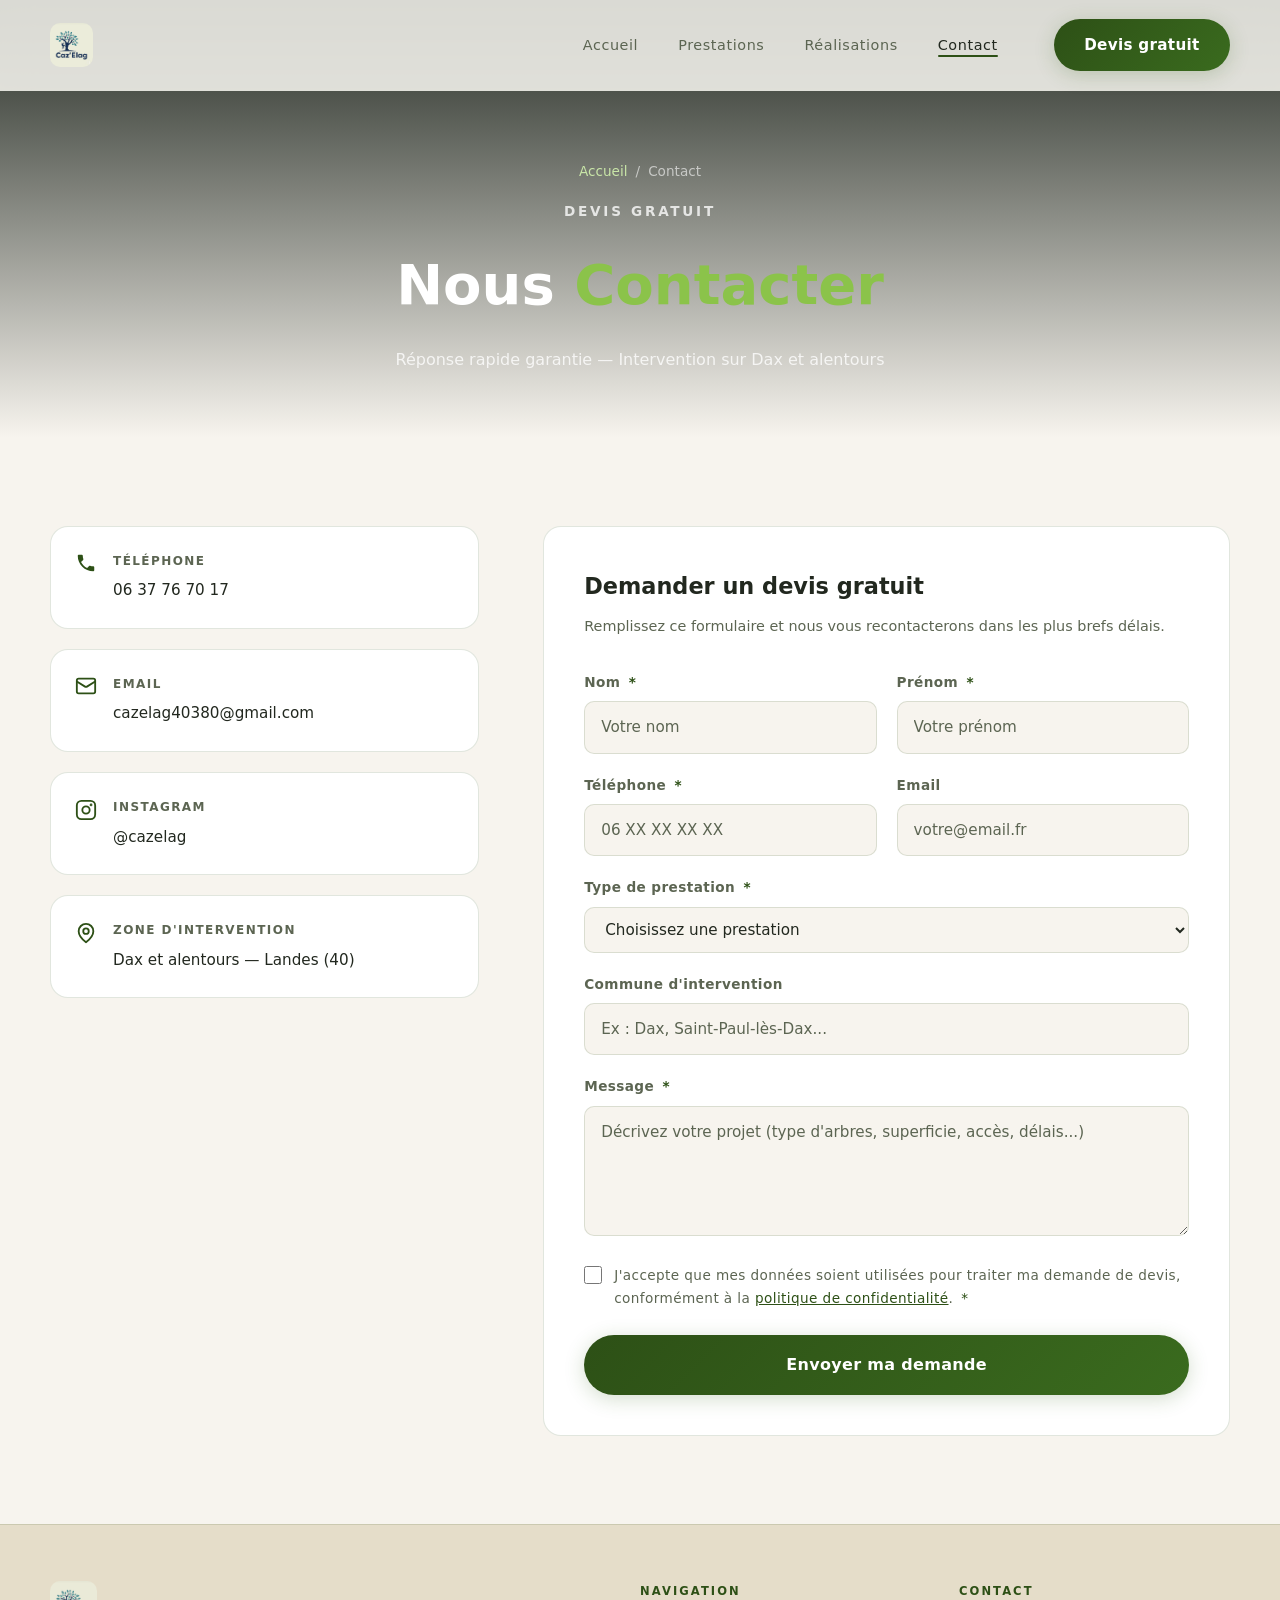
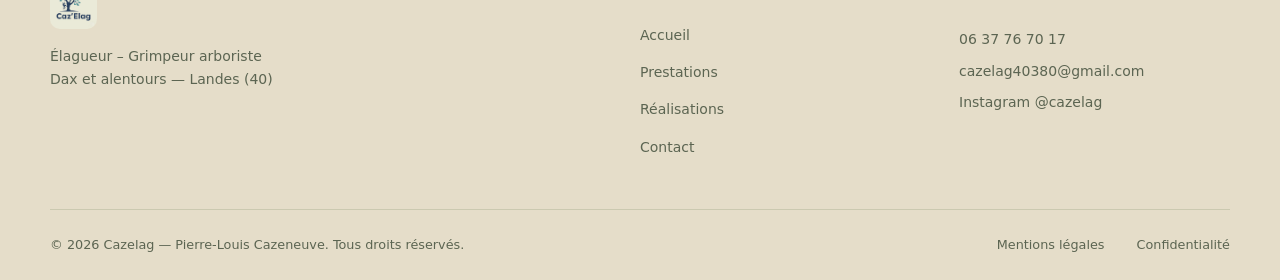
==== commit 062aace8: "Retrait des horaires d'ouverture (page contact + données structurées SEO)" ====
--- a/contact.html
+++ b/contact.html
@@ -174,30 +174,6 @@
       color: #ff6b6b;
     }
 
-    /* Horaires */
-    .horaires {
-      background: var(--color-bg-card);
-      border: 1px solid var(--color-border);
-      border-radius: var(--radius-lg);
-      padding: 1.5rem;
-    }
-    .horaires h3 {
-      font-size: .75rem;
-      font-weight: 700;
-      letter-spacing: .12em;
-      text-transform: uppercase;
-      color: var(--color-text-muted);
-      margin-bottom: 1rem;
-    }
-    .horaires ul { display: flex; flex-direction: column; gap: .6rem; }
-    .horaires li {
-      display: flex;
-      justify-content: space-between;
-      font-size: .9rem;
-      color: var(--color-text-muted);
-    }
-    .horaires li span:last-child { color: var(--color-text); }
-
     /* Honeypot anti-spam */
     .hp-field { display: none !important; }
 
@@ -250,7 +226,7 @@
     <section class="section">
       <div class="container contact-grid">
 
-        <!-- Infos + horaires -->
+        <!-- Infos de contact -->
         <div>
           <div class="contact-info">
             <a href="tel:+33637767017" class="contact-card">
@@ -292,15 +268,6 @@
                 <p class="contact-card__value">Dax et alentours — Landes (40)</p>
               </div>
             </div>
-          </div>
-
-          <div class="horaires" style="margin-top:1.25rem;">
-            <h3>Horaires</h3>
-            <ul role="list">
-              <li><span>Lundi — Vendredi</span><span>08h00 – 18h00</span></li>
-              <li><span>Samedi</span><span>Sur rendez-vous</span></li>
-              <li><span>Dimanche</span><span>Fermé</span></li>
-            </ul>
           </div>
         </div>
 
